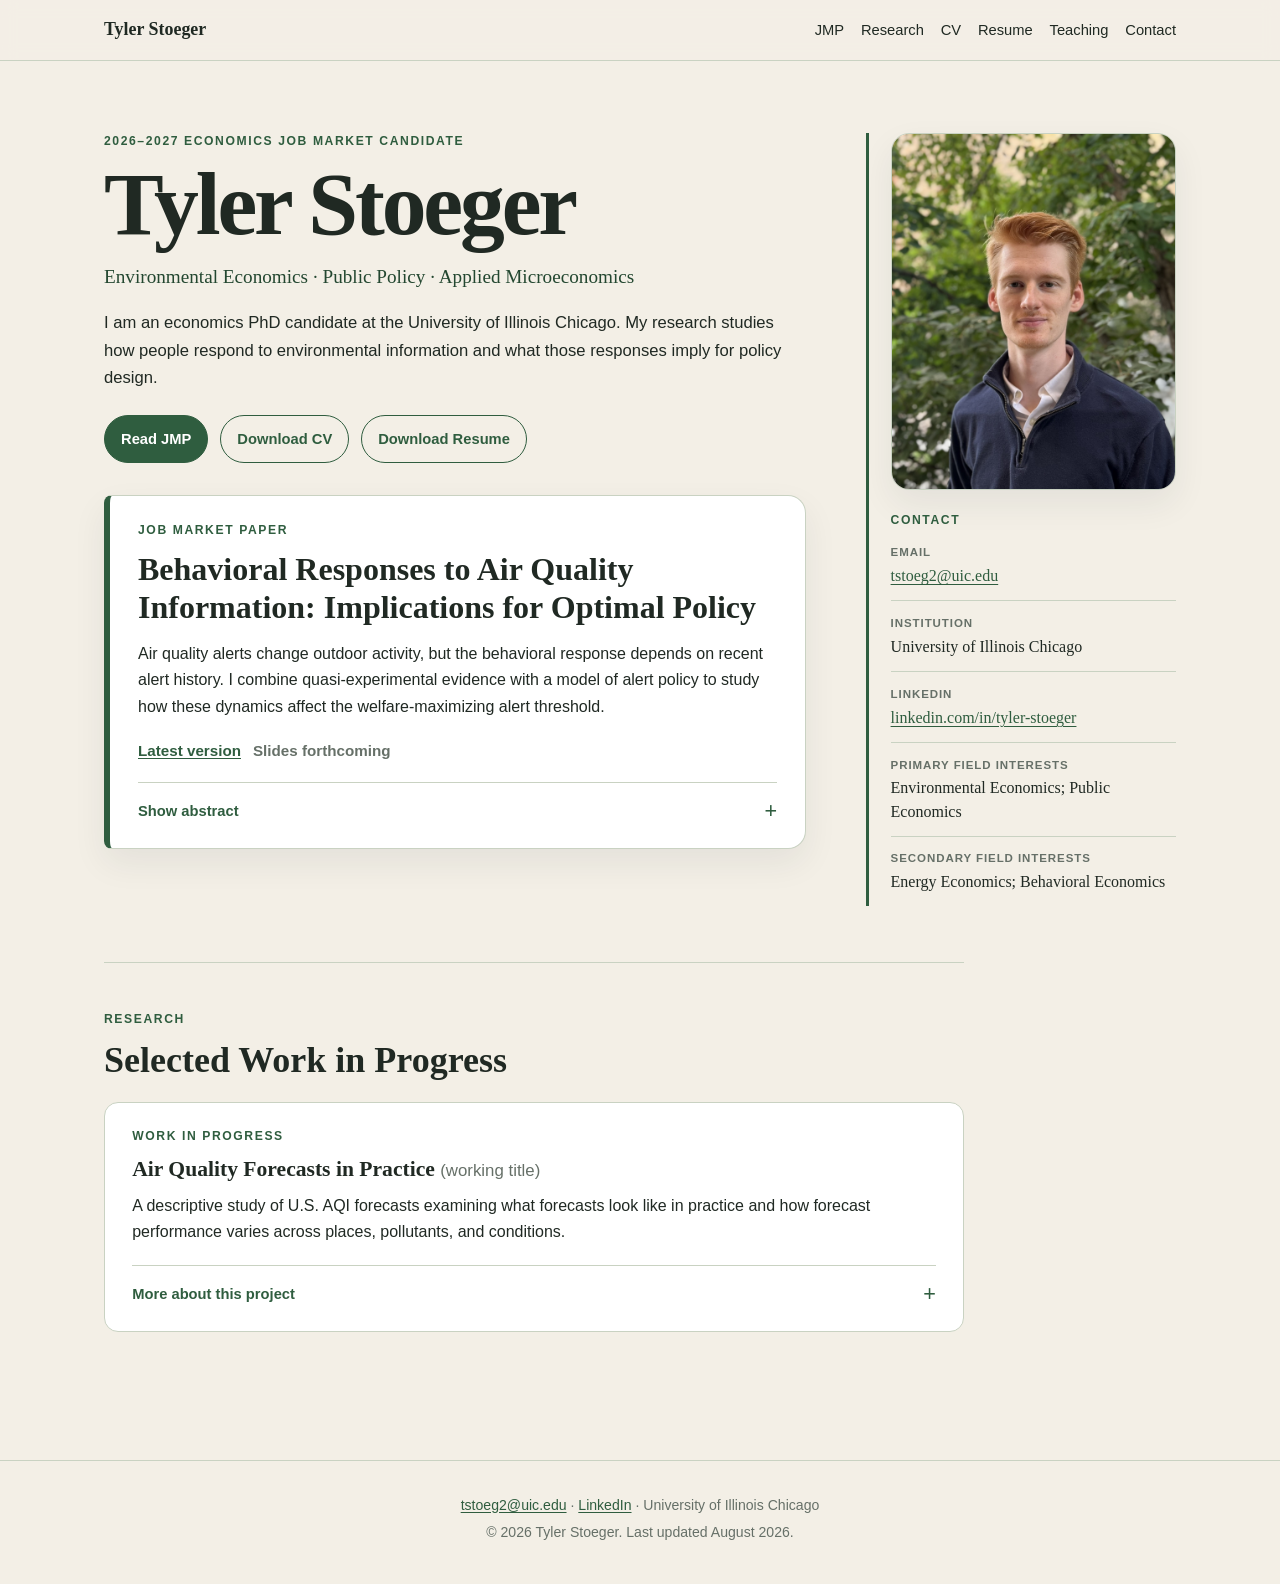
==== index.html @ 3135f580 "Add files via upload" ====
<!DOCTYPE html>
<html lang="en">
<head>
  <meta charset="utf-8">
  <meta name="viewport" content="width=device-width, initial-scale=1">

  <!-- Basic page metadata -->
  <title>Tyler Stoeger | Economics Job Market Candidate</title>

  <meta
    name="description"
    content="Tyler Stoeger — 2026–2027 Economics Job Market Candidate at the University of Illinois Chicago. Research in environmental economics, public policy, and applied microeconomics."
  >

  <link rel="canonical" href="https://tylerstoeger.com/">

  <!-- Favicon -->
  <link
    rel="icon"
    type="image/png"
    href="/assets/images/favicon.png"
  >

  <!-- Open Graph -->
  <meta property="og:type" content="website">
  <meta property="og:site_name" content="Tyler Stoeger">

  <meta
    property="og:title"
    content="Tyler Stoeger | 2026-2027 Economics Job Market Candidate"
  >

  <meta
    property="og:description"
    content="2026–2027 Economics Job Market Candidate at the University of Illinois Chicago. Research in environmental economics, public policy, and applied microeconomics."
  >

  <meta
    property="og:url"
    content="https://tylerstoeger.com/"
  >

  <meta
    property="og:image"
    content="https://tylerstoeger.com/assets/images/og-image.png"
  >

  <meta
    property="og:image:secure_url"
    content="https://tylerstoeger.com/assets/images/og-image.png"
  >

  <meta
    property="og:image:type"
    content="image/png"
  >

  <meta
    property="og:image:width"
    content="1200"
  >

  <meta
    property="og:image:height"
    content="630"
  >

  <meta
    property="og:image:alt"
    content="Tyler Stoeger headshot and TS monogram"
  >

  <!-- Twitter / X -->
  <meta
    name="twitter:card"
    content="summary_large_image"
  >

  <meta
    name="twitter:title"
    content="Tyler Stoeger | Economics Job Market Candidate"
  >

  <meta
    name="twitter:description"
    content="2026–2027 Economics Job Market Candidate at the University of Illinois Chicago. Research in environmental economics, public policy, and applied microeconomics."
  >

  <meta
    name="twitter:image"
    content="https://tylerstoeger.com/assets/images/og-image.png"
  >

  <meta
    name="twitter:image:alt"
    content="Tyler Stoeger headshot and TS monogram"
  >

  <!-- Site stylesheet -->
  <link rel="stylesheet" href="/styles.css">
</head>

<body>
  <header class="site-header">
    <nav class="nav" aria-label="Primary navigation">
      <a class="brand" href="/">Tyler Stoeger</a>

      <div class="nav-links">
        <a href="/#jmp">JMP</a>
        <a href="/#research">Research</a>
        <a href="/assets/docs/Tyler_Stoeger_CV.pdf" target="_blank" rel="noopener noreferrer">CV</a>
        <a href="/assets/docs/Tyler_Stoeger_Resume.pdf" target="_blank" rel="noopener noreferrer">Resume</a>
        <a href="/teaching/">Teaching</a>
        <a href="/#contact">Contact</a>
      </div>
    </nav>
  </header>

  <main>
    <section class="hero" aria-labelledby="page-title">
      <div class="hero-main">
        <p class="eyebrow">2026–2027 Economics Job Market Candidate</p>

        <h1 id="page-title">Tyler Stoeger</h1>

        <p class="subtitle">
          Environmental Economics · Public Policy · Applied Microeconomics
        </p>

        <p class="body-copy hero-bio">
          I am an economics PhD candidate at the University of Illinois Chicago.
          My research studies how people respond to environmental information and
          what those responses imply for policy design.
        </p>

        <div class="button-row hero-buttons">
          <a
            class="button primary"
            href="/assets/docs/Tyler_Stoeger_JMP.pdf"
            target="_blank"
            rel="noopener noreferrer"
          >Read JMP</a>

          <a
            class="button"
            href="/assets/docs/Tyler_Stoeger_CV.pdf"
            target="_blank"
            rel="noopener noreferrer"
          >Download CV</a>

          <a
            class="button"
            href="/assets/docs/Tyler_Stoeger_Resume.pdf"
            target="_blank"
            rel="noopener noreferrer"
          >Download Resume</a>
        </div>

        <article class="featured-paper" id="jmp">
          <p class="paper-label">Job Market Paper</p>

          <h2>
            Behavioral Responses to Air Quality Information:
            Implications for Optimal Policy
          </h2>

          <p class="paper-summary">
            Air quality alerts change outdoor activity, but the behavioral response
            depends on recent alert history. I combine quasi-experimental evidence
            with a model of alert policy to study how these dynamics affect the
            welfare-maximizing alert threshold.
          </p>

          <div class="link-row">
            <a
              href="/assets/docs/Tyler_Stoeger_JMP.pdf"
              target="_blank"
              rel="noopener noreferrer"
            >Latest version</a>

            <span class="disabled-link">Slides forthcoming</span>
          </div>

          <details class="abstract-details">
            <summary>
              <span class="summary-show">Show abstract</span>
              <span class="summary-hide">Hide abstract</span>
            </summary>

            <div class="abstract-text">
              <p>
                Air quality alerts can improve welfare by helping individuals avoid
                pollution exposure, but frequent warnings may reduce responsiveness
                and weaken the effectiveness of the alert system. This paper studies
                how people's outdoor activity responds to air quality alerts, how
                that response varies with recent alert history, and how these
                behavioral dynamics affect the optimal alert threshold. A model of
                optimal alert policy is combined with a fuzzy regression discontinuity
                design using air quality forecasts, alert issuances, and high-frequency
                foot traffic data from six U.S. metropolitan areas. Near the alert
                threshold, receiving an alert reduces daily visits to outdoor
                recreational points of interest by approximately 3.3 visits, or
                9 percent relative to the sample mean. The response varies substantially
                with recent alert history: alerts reduce visits by roughly eight visits
                when one or two alerts have occurred during the previous seven days,
                but have little detectable effect after three or more recent alerts.
                A counterfactual simulation calibrated to New York City-specific
                pollution dynamics and behavioral responses places the welfare-maximizing
                alert threshold at approximately 80, below the current AQI threshold
                of 101. The results show that optimal warning policy depends not only
                on the pollution risks communicated by an alert, but also on how the
                frequency and sequencing of repeated warnings affect behavioral
                responsiveness.
              </p>
            </div>
          </details>
        </article>
      </div>

      <aside class="profile-rail" id="contact" aria-label="Contact information">
        <img
          class="headshot"
          src="/assets/images/headshot_cropped2.JPEG"
          alt="Tyler Stoeger"
        >

        <div class="profile-meta">
          <p class="rail-heading">Contact</p>

          <dl class="contact-list">
            <div>
              <dt>Email</dt>
              <dd>
                <a href="mailto:tstoeg2@uic.edu">tstoeg2@uic.edu</a>
              </dd>
            </div>

            <div>
              <dt>Institution</dt>
              <dd>University of Illinois Chicago</dd>
            </div>

            <div>
              <dt>LinkedIn</dt>
              <dd>
                <a
                  href="https://www.linkedin.com/in/tyler-stoeger"
                  target="_blank"
                  rel="me noopener noreferrer"
                >linkedin.com/in/tyler-stoeger</a>
              </dd>
            </div>

            <div>
              <dt>Primary Field Interests</dt>
              <dd>Environmental Economics; Public Economics</dd>
            </div>

            <div>
              <dt>Secondary Field Interests</dt>
              <dd>Energy Economics; Behavioral Economics</dd>
            </div>
          </dl>
        </div>
      </aside>
    </section>

    <section class="section research-section" id="research">
      <div class="section-heading">
        <p class="eyebrow">Research</p>
        <h2>Selected Work in Progress</h2>
      </div>

      <article class="paper-card">
        <p class="paper-label">Work in Progress</p>

        <h3>
          Air Quality Forecasts in Practice
          <span class="working-title">(working title)</span>
        </h3>

        <p class="paper-summary">
          A descriptive study of U.S. AQI forecasts examining what forecasts look
          like in practice and how forecast performance varies across places,
          pollutants, and conditions.
        </p>

        <details class="abstract-details">
          <summary>
            <span class="summary-show">More about this project</span>
            <span class="summary-hide">Hide project details</span>
          </summary>

          <div class="abstract-text">
            <p>
              Add a longer project description here once the scope is settled. This
              section can contain the research question, data, descriptive exercises,
              and the contribution without making the homepage feel dense.
            </p>
          </div>
        </details>
      </article>
    </section>
  </main>

  <footer class="footer">
    <p>
      <a href="mailto:tstoeg2@uic.edu">tstoeg2@uic.edu</a>
      <span aria-hidden="true"> · </span>

      <a
        href="https://www.linkedin.com/in/tyler-stoeger"
        target="_blank"
        rel="noopener noreferrer"
      >LinkedIn</a>

      <span aria-hidden="true"> · </span>
      University of Illinois Chicago
    </p>

    <p>© 2026 Tyler Stoeger. Last updated August 2026.</p>
  </footer>
</body>
</html>
---- styles.css ----
:root {
  --bg: #f3efe6;
  --panel: #ffffff;
  --text: #202923;
  --muted: #667068;
  --border: #c9d2c2;
  --accent: #2f5d3f;
  --accent-dark: #234730;
  --accent-light: #e7efe5;
  --shadow: 0 14px 34px rgba(31, 41, 51, 0.07);
}

* { box-sizing: border-box; }
html { scroll-behavior: smooth; }

body {
  margin: 0;
  color: var(--text);
  background: var(--bg);
  font-family: -apple-system, BlinkMacSystemFont, "Segoe UI", Roboto, Helvetica, Arial, sans-serif;
  line-height: 1.65;
}

a { color: var(--accent); text-underline-offset: 0.16em; }
a:hover { color: var(--accent-dark); }

.site-header {
  position: sticky;
  top: 0;
  z-index: 10;
  background: rgba(243, 239, 230, 0.94);
  border-bottom: 1px solid var(--border);
  backdrop-filter: blur(8px);
}

.nav {
  max-width: 1120px;
  margin: 0 auto;
  padding: 0.95rem 1.5rem;
  display: flex;
  justify-content: space-between;
  align-items: center;
  gap: 1.25rem;
}

.brand, h1, h2, h3 {
  font-family: "Iowan Old Style", "Palatino Linotype", "Book Antiqua", Palatino, Georgia, serif;
}

.brand {
  color: var(--text);
  font-size: 1.12rem;
  font-weight: 700;
  text-decoration: none;
}

.nav-links {
  display: flex;
  flex-wrap: wrap;
  align-items: center;
  gap: 1.05rem;
}

.nav-links a {
  color: var(--text);
  font-size: 0.92rem;
  text-decoration: none;
}

.nav-links a:hover, .nav-links a.active { color: var(--accent); }

main {
  max-width: 1120px;
  margin: 0 auto;
  padding: 3rem 1.5rem 5rem;
}

.hero {
  display: grid;
  grid-template-columns: minmax(0, 1fr) 310px;
  gap: 3.75rem;
  align-items: start;
  padding: 1.5rem 0 3.5rem;
}

.hero-main { min-width: 0; }

.eyebrow, .paper-label, .rail-heading {
  margin: 0 0 0.65rem;
  color: var(--accent);
  font-size: 0.76rem;
  font-weight: 700;
  letter-spacing: 0.13em;
  line-height: 1.4;
  text-transform: uppercase;
}

h1 {
  margin: 0 0 0.8rem;
  font-size: clamp(3rem, 7vw, 5.7rem);
  font-weight: 700;
  letter-spacing: -0.035em;
  line-height: 0.98;
}

h2 {
  margin: 0 0 0.85rem;
  font-size: clamp(1.65rem, 3vw, 2.25rem);
  line-height: 1.2;
}

h3 {
  margin: 0.15rem 0 0.6rem;
  font-size: 1.35rem;
  line-height: 1.3;
}

.subtitle {
  margin: 0 0 1rem;
  color: var(--accent-dark);
  font-family: "Iowan Old Style", "Palatino Linotype", "Book Antiqua", Palatino, Georgia, serif;
  font-size: 1.2rem;
}

.body-copy { max-width: 700px; }
.hero-bio { margin-bottom: 0; font-size: 1.04rem; }

.button-row, .link-row {
  display: flex;
  flex-wrap: wrap;
  align-items: center;
  gap: 0.75rem;
}

.hero-buttons { margin: 1.45rem 0 2rem; }

.button {
  display: inline-block;
  padding: 0.68rem 1rem;
  color: var(--accent);
  background: transparent;
  border: 1px solid var(--accent);
  border-radius: 999px;
  font-size: 0.92rem;
  font-weight: 600;
  text-decoration: none;
}

.button:hover { color: var(--accent-dark); background: var(--accent-light); }
.button.primary { color: #ffffff; background: var(--accent); }
.button.primary:hover { color: #ffffff; background: var(--accent-dark); }

.featured-paper {
  position: relative;
  overflow: hidden;
  padding: 1.65rem 1.75rem 1.55rem;
  background: var(--panel);
  border: 1px solid var(--border);
  border-left: 6px solid var(--accent);
  border-radius: 8px 18px 18px 8px;
  box-shadow: var(--shadow);
}

.featured-paper h2 {
  max-width: 760px;
  margin-bottom: 0.9rem;
  font-size: clamp(1.55rem, 3vw, 2rem);
}

.paper-summary { max-width: 760px; margin: 0; }

.link-row {
  margin-top: 1.1rem;
  font-size: 0.95rem;
  font-weight: 600;
}

.disabled-link { color: var(--muted); }

.abstract-details {
  margin-top: 1.2rem;
  padding-top: 1rem;
  border-top: 1px solid var(--border);
}

.abstract-details summary {
  display: flex;
  justify-content: space-between;
  align-items: center;
  gap: 1rem;
  color: var(--accent);
  font-size: 0.92rem;
  font-weight: 700;
  cursor: pointer;
  list-style: none;
}

.abstract-details summary::-webkit-details-marker { display: none; }
.abstract-details summary::after { content: "+"; font-size: 1.35rem; font-weight: 400; line-height: 1; }
.abstract-details[open] summary::after { content: "–"; }

.summary-hide { display: none; }
.abstract-details[open] .summary-show { display: none; }
.abstract-details[open] .summary-hide { display: inline; }

.abstract-text {
  max-width: 800px;
  padding-top: 0.55rem;
  color: #354038;
  font-size: 0.92rem;
  line-height: 1.6;
}

.abstract-text p:last-child { margin-bottom: 0; }

.profile-rail {
  padding-left: 1.35rem;
  border-left: 3px solid var(--accent);
}

.headshot {
  display: block;
  width: 100%;
  aspect-ratio: 4 / 5;
  object-fit: cover;
  object-position: center center;
  border: 1px solid var(--border);
  border-radius: 18px;
  box-shadow: var(--shadow);
}

.profile-meta { padding-top: 1.4rem; }
.rail-heading { margin-bottom: 0.9rem; }
.contact-list { margin: 0; }

.contact-list > div {
  padding: 0.8rem 0;
  border-top: 1px solid var(--border);
}

.contact-list > div:first-child { padding-top: 0; border-top: 0; }

.contact-list dt {
  margin-bottom: 0.12rem;
  color: var(--muted);
  font-size: 0.72rem;
  font-weight: 700;
  letter-spacing: 0.08em;
  text-transform: uppercase;
}

.contact-list dd {
  margin: 0;
  font-family: "Iowan Old Style", "Palatino Linotype", "Book Antiqua", Palatino, Georgia, serif;
  font-size: 1rem;
  line-height: 1.45;
}

.section { padding: 3rem 0; border-top: 1px solid var(--border); }
.section-heading { margin-bottom: 1.25rem; }
.section-heading h2 { margin-bottom: 0; }
.research-section { max-width: 860px; }

.paper-card, .teaching-card {
  padding: 1.55rem 1.7rem;
  background: var(--panel);
  border: 1px solid var(--border);
  border-radius: 14px;
}

.paper-card + .paper-card { margin-top: 1rem; }

.working-title {
  color: var(--muted);
  font-family: -apple-system, BlinkMacSystemFont, "Segoe UI", Roboto, Helvetica, Arial, sans-serif;
  font-size: 0.78em;
  font-weight: 500;
}

.subpage-main { max-width: 960px; }
.page-intro { padding: 2.5rem 0 2rem; }
.page-intro h1 { font-size: clamp(2.7rem, 6vw, 4.5rem); }

.footer {
  padding: 1.8rem 1.5rem 2.25rem;
  color: var(--muted);
  border-top: 1px solid var(--border);
  text-align: center;
  font-size: 0.88rem;
}

.footer p { margin: 0.25rem 0; }

@media (max-width: 820px) {
  .nav { align-items: flex-start; flex-direction: column; }
  .hero { grid-template-columns: 1fr; gap: 2.5rem; }
  .profile-rail {
    max-width: 420px;
    padding-top: 1.4rem;
    padding-left: 0;
    border-top: 3px solid var(--accent);
    border-left: 0;
  }
  .headshot { width: min(100%, 360px); }
}

@media (max-width: 560px) {
  main { padding-right: 1rem; padding-left: 1rem; }
  .nav { padding-right: 1rem; padding-left: 1rem; }
  .nav-links { gap: 0.75rem 0.9rem; }
  .featured-paper, .paper-card, .teaching-card { padding: 1.25rem; }
}
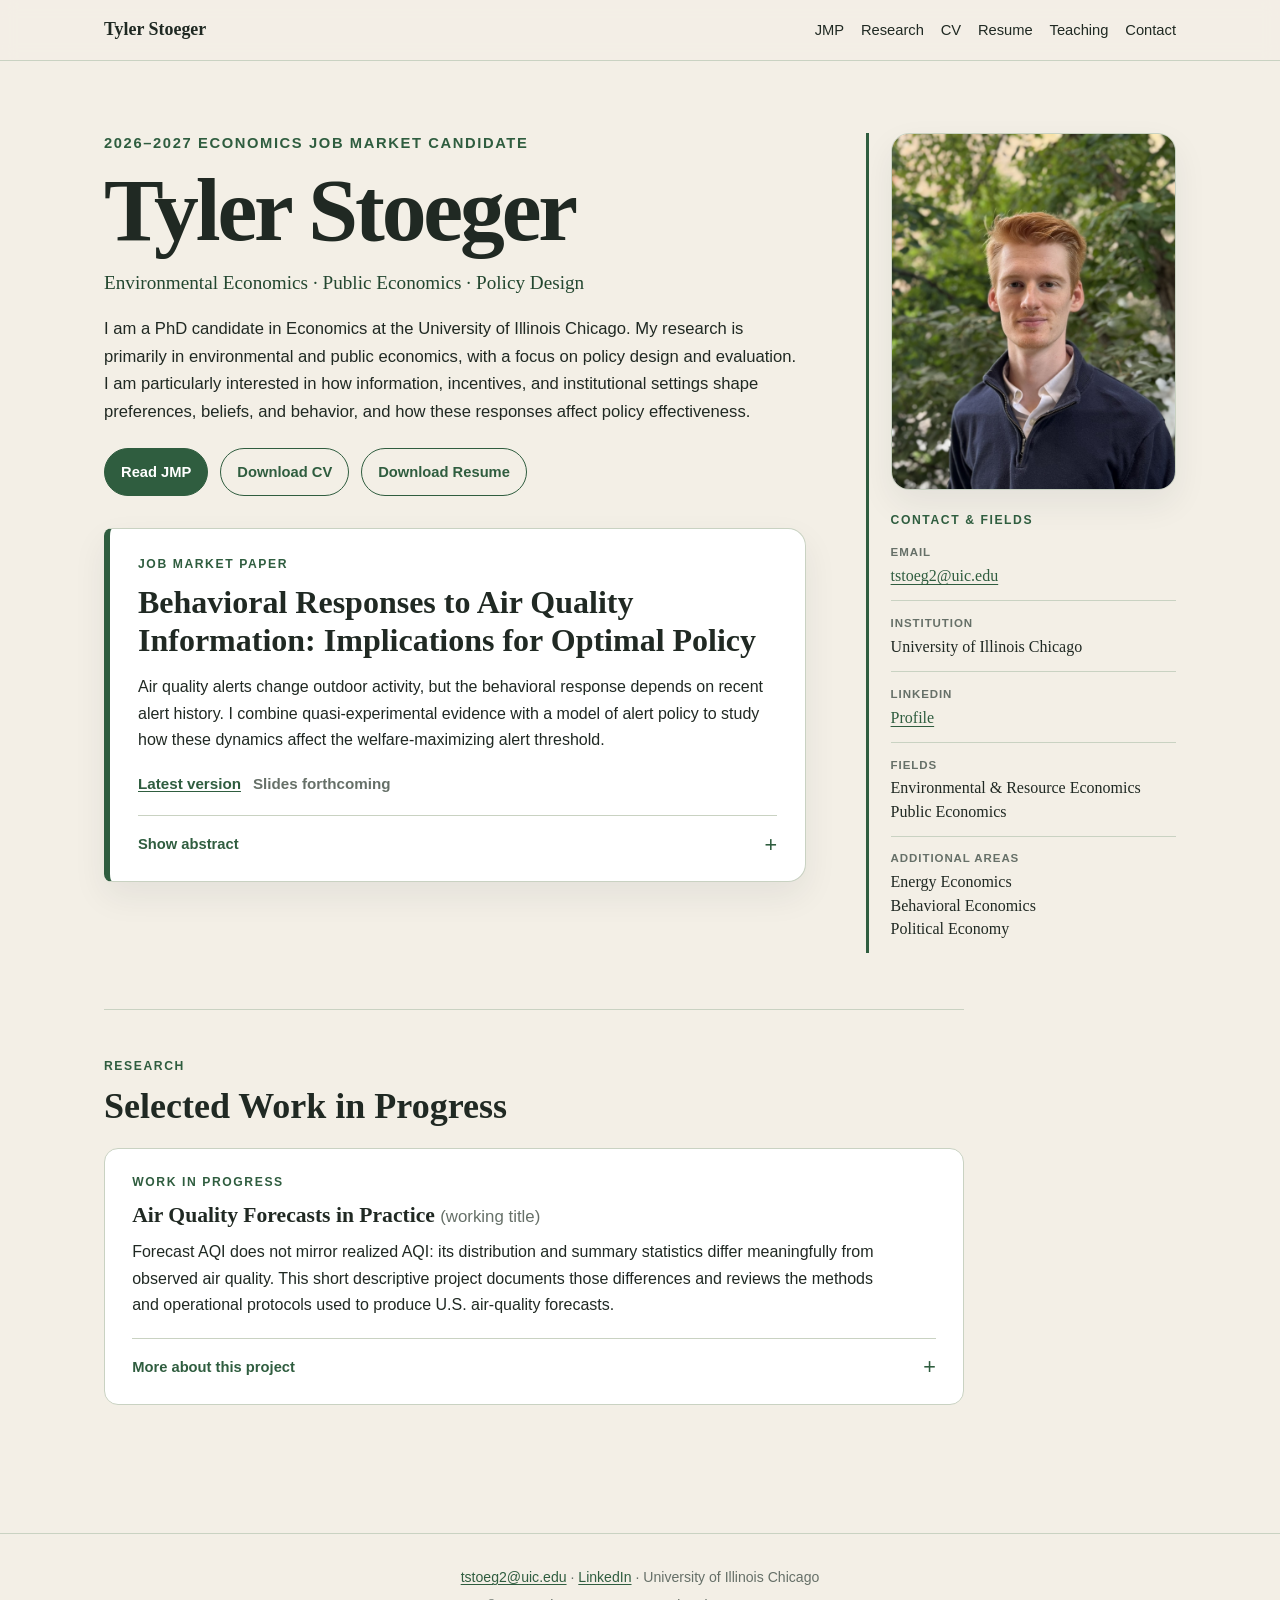
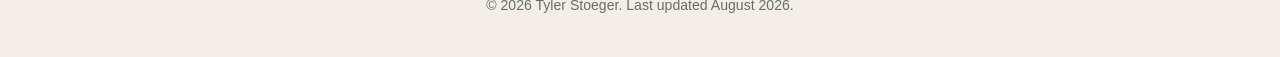
==== commit f6508754: "Add files via upload" ====
--- a/index.html
+++ b/index.html
@@ -4,100 +4,39 @@
   <meta charset="utf-8">
   <meta name="viewport" content="width=device-width, initial-scale=1">
 
-  <!-- Basic page metadata -->
   <title>Tyler Stoeger | Economics Job Market Candidate</title>
 
-  <meta
-    name="description"
-    content="Tyler Stoeger — 2026–2027 Economics Job Market Candidate at the University of Illinois Chicago. Research in environmental economics, public policy, and applied microeconomics."
-  >
-
+  <meta name="description" content="Tyler Stoeger — 2026–2027 Economics Job Market Candidate at the University of Illinois Chicago. Research in environmental economics, public economics, and policy design.">
   <link rel="canonical" href="https://tylerstoeger.com/">
-
-  <!-- Favicon -->
-  <link
-    rel="icon"
-    type="image/png"
-    href="/assets/images/favicon.png"
-  >
-
-  <!-- Open Graph -->
+  <link rel="icon" type="image/png" href="/assets/images/favicon.png">
+
   <meta property="og:type" content="website">
   <meta property="og:site_name" content="Tyler Stoeger">
-
-  <meta
-    property="og:title"
-    content="Tyler Stoeger | 2026-2027 Economics Job Market Candidate"
-  >
-
-  <meta
-    property="og:description"
-    content="2026–2027 Economics Job Market Candidate at the University of Illinois Chicago. Research in environmental economics, public policy, and applied microeconomics."
-  >
-
-  <meta
-    property="og:url"
-    content="https://tylerstoeger.com/"
-  >
-
-  <meta
-    property="og:image"
-    content="https://tylerstoeger.com/assets/images/og-image.png"
-  >
-
-  <meta
-    property="og:image:secure_url"
-    content="https://tylerstoeger.com/assets/images/og-image.png"
-  >
-
-  <meta
-    property="og:image:type"
-    content="image/png"
-  >
-
-  <meta
-    property="og:image:width"
-    content="1200"
-  >
-
-  <meta
-    property="og:image:height"
-    content="630"
-  >
-
-  <meta
-    property="og:image:alt"
-    content="Tyler Stoeger headshot and TS monogram"
-  >
-
-  <!-- Twitter / X -->
-  <meta
-    name="twitter:card"
-    content="summary_large_image"
-  >
-
-  <meta
-    name="twitter:title"
-    content="Tyler Stoeger | Economics Job Market Candidate"
-  >
-
-  <meta
-    name="twitter:description"
-    content="2026–2027 Economics Job Market Candidate at the University of Illinois Chicago. Research in environmental economics, public policy, and applied microeconomics."
-  >
-
-  <meta
-    name="twitter:image"
-    content="https://tylerstoeger.com/assets/images/og-image.png"
-  >
-
-  <meta
-    name="twitter:image:alt"
-    content="Tyler Stoeger headshot and TS monogram"
-  >
-
-  <!-- Site stylesheet -->
+  <meta property="og:title" content="Tyler Stoeger | 2026–2027 Economics Job Market Candidate">
+  <meta property="og:description" content="2026–2027 Economics Job Market Candidate at the University of Illinois Chicago. Research in environmental economics, public economics, and policy design.">
+  <meta property="og:url" content="https://tylerstoeger.com/">
+  <meta property="og:image" content="https://tylerstoeger.com/assets/images/og-image.png">
+  <meta property="og:image:secure_url" content="https://tylerstoeger.com/assets/images/og-image.png">
+  <meta property="og:image:type" content="image/png">
+  <meta property="og:image:width" content="1200">
+  <meta property="og:image:height" content="630">
+  <meta property="og:image:alt" content="Tyler Stoeger headshot and TS monogram">
+
+  <meta name="twitter:card" content="summary_large_image">
+  <meta name="twitter:title" content="Tyler Stoeger | Economics Job Market Candidate">
+  <meta name="twitter:description" content="2026–2027 Economics Job Market Candidate at the University of Illinois Chicago. Research in environmental economics, public economics, and policy design.">
+  <meta name="twitter:image" content="https://tylerstoeger.com/assets/images/og-image.png">
+  <meta name="twitter:image:alt" content="Tyler Stoeger headshot and TS monogram">
+
   <link rel="stylesheet" href="/styles.css">
+
+  <style>
+    .market-status {
+      margin-bottom: 0.8rem;
+      font-size: 0.92rem;
+      letter-spacing: 0.11em;
+    }
+  </style>
 </head>
 
 <body>
@@ -117,52 +56,34 @@
   </header>
 
   <main>
-    <section class="hero" aria-labelledby="page-title">
+    <section class="hero">
       <div class="hero-main">
-        <p class="eyebrow">2026–2027 Economics Job Market Candidate</p>
-
-        <h1 id="page-title">Tyler Stoeger</h1>
+        <p class="eyebrow market-status">2026–2027 Economics Job Market Candidate</p>
+
+        <h1>Tyler Stoeger</h1>
 
         <p class="subtitle">
-          Environmental Economics · Public Policy · Applied Microeconomics
+          Environmental Economics · Public Economics · Policy Design
         </p>
 
         <p class="body-copy hero-bio">
-          I am an economics PhD candidate at the University of Illinois Chicago.
-          My research studies how people respond to environmental information and
-          what those responses imply for policy design.
+          I am a PhD candidate in Economics at the University of Illinois Chicago.
+          My research is primarily in environmental and public economics, with a
+          focus on policy design and evaluation. I am particularly interested in
+          how information, incentives, and institutional settings shape preferences,
+          beliefs, and behavior, and how these responses affect policy effectiveness.
         </p>
 
         <div class="button-row hero-buttons">
-          <a
-            class="button primary"
-            href="/assets/docs/Tyler_Stoeger_JMP.pdf"
-            target="_blank"
-            rel="noopener noreferrer"
-          >Read JMP</a>
-
-          <a
-            class="button"
-            href="/assets/docs/Tyler_Stoeger_CV.pdf"
-            target="_blank"
-            rel="noopener noreferrer"
-          >Download CV</a>
-
-          <a
-            class="button"
-            href="/assets/docs/Tyler_Stoeger_Resume.pdf"
-            target="_blank"
-            rel="noopener noreferrer"
-          >Download Resume</a>
+          <a class="button primary" href="/assets/docs/Tyler_Stoeger_JMP.pdf" target="_blank" rel="noopener noreferrer">Read JMP</a>
+          <a class="button" href="/assets/docs/Tyler_Stoeger_CV.pdf" target="_blank" rel="noopener noreferrer">Download CV</a>
+          <a class="button" href="/assets/docs/Tyler_Stoeger_Resume.pdf" target="_blank" rel="noopener noreferrer">Download Resume</a>
         </div>
 
         <article class="featured-paper" id="jmp">
           <p class="paper-label">Job Market Paper</p>
 
-          <h2>
-            Behavioral Responses to Air Quality Information:
-            Implications for Optimal Policy
-          </h2>
+          <h2>Behavioral Responses to Air Quality Information: Implications for Optimal Policy</h2>
 
           <p class="paper-summary">
             Air quality alerts change outdoor activity, but the behavioral response
@@ -172,12 +93,7 @@
           </p>
 
           <div class="link-row">
-            <a
-              href="/assets/docs/Tyler_Stoeger_JMP.pdf"
-              target="_blank"
-              rel="noopener noreferrer"
-            >Latest version</a>
-
+            <a href="/assets/docs/Tyler_Stoeger_JMP.pdf" target="_blank" rel="noopener noreferrer">Latest version</a>
             <span class="disabled-link">Slides forthcoming</span>
           </div>
 
@@ -189,50 +105,37 @@
 
             <div class="abstract-text">
               <p>
-                Air quality alerts can improve welfare by helping individuals avoid
-                pollution exposure, but frequent warnings may reduce responsiveness
-                and weaken the effectiveness of the alert system. This paper studies
-                how people's outdoor activity responds to air quality alerts, how
-                that response varies with recent alert history, and how these
-                behavioral dynamics affect the optimal alert threshold. A model of
-                optimal alert policy is combined with a fuzzy regression discontinuity
-                design using air quality forecasts, alert issuances, and high-frequency
-                foot traffic data from six U.S. metropolitan areas. Near the alert
-                threshold, receiving an alert reduces daily visits to outdoor
-                recreational points of interest by approximately 3.3 visits, or
-                9 percent relative to the sample mean. The response varies substantially
-                with recent alert history: alerts reduce visits by roughly eight visits
-                when one or two alerts have occurred during the previous seven days,
-                but have little detectable effect after three or more recent alerts.
-                A counterfactual simulation calibrated to New York City-specific
-                pollution dynamics and behavioral responses places the welfare-maximizing
-                alert threshold at approximately 80, below the current AQI threshold
-                of 101. The results show that optimal warning policy depends not only
-                on the pollution risks communicated by an alert, but also on how the
-                frequency and sequencing of repeated warnings affect behavioral
-                responsiveness.
+                Air quality alerts can improve welfare by helping individuals avoid pollution exposure,
+                but frequent warnings may reduce responsiveness and weaken the effectiveness of the alert system.
+                This paper studies how people's outdoor activity responds to air quality alerts, how that response
+                varies with recent alert history, and how these behavioral dynamics affect the optimal alert threshold.
+                A model of optimal alert policy is combined with a fuzzy regression discontinuity design using air
+                quality forecasts, alert issuances, and high-frequency foot traffic data from six U.S. metropolitan
+                areas. Near the alert threshold, receiving an alert reduces daily visits to outdoor recreational
+                points of interest by approximately 3.3 visits, or 9 percent relative to the sample mean. The response
+                varies substantially with recent alert history: alerts reduce visits by roughly eight visits when one
+                or two alerts have occurred during the previous seven days, but have little detectable effect after
+                three or more recent alerts. A counterfactual simulation calibrated to New York City-specific pollution
+                dynamics and behavioral responses places the welfare-maximizing alert threshold at approximately 80,
+                below the current AQI threshold of 101. The results show that optimal warning policy depends not only
+                on the pollution risks communicated by an alert, but also on how the frequency and sequencing of
+                repeated warnings affect behavioral responsiveness.
               </p>
             </div>
           </details>
         </article>
       </div>
 
-      <aside class="profile-rail" id="contact" aria-label="Contact information">
-        <img
-          class="headshot"
-          src="/assets/images/headshot_cropped2.JPEG"
-          alt="Tyler Stoeger"
-        >
+      <aside class="profile-rail" id="contact">
+        <img class="headshot" src="/assets/images/headshot_cropped2.JPEG" alt="Tyler Stoeger">
 
         <div class="profile-meta">
-          <p class="rail-heading">Contact</p>
+          <p class="rail-heading">Contact &amp; Fields</p>
 
           <dl class="contact-list">
             <div>
               <dt>Email</dt>
-              <dd>
-                <a href="mailto:tstoeg2@uic.edu">tstoeg2@uic.edu</a>
-              </dd>
+              <dd><a href="mailto:tstoeg2@uic.edu">tstoeg2@uic.edu</a></dd>
             </div>
 
             <div>
@@ -243,22 +146,25 @@
             <div>
               <dt>LinkedIn</dt>
               <dd>
-                <a
-                  href="https://www.linkedin.com/in/tyler-stoeger"
-                  target="_blank"
-                  rel="me noopener noreferrer"
-                >linkedin.com/in/tyler-stoeger</a>
+                <a href="https://www.linkedin.com/in/tyler-stoeger" target="_blank" rel="noopener noreferrer">Profile</a>
               </dd>
             </div>
 
             <div>
-              <dt>Primary Field Interests</dt>
-              <dd>Environmental Economics; Public Economics</dd>
-            </div>
-
-            <div>
-              <dt>Secondary Field Interests</dt>
-              <dd>Energy Economics; Behavioral Economics</dd>
+              <dt>Fields</dt>
+              <dd>
+                Environmental &amp; Resource Economics<br>
+                Public Economics
+              </dd>
+            </div>
+
+            <div>
+              <dt>Additional Areas</dt>
+              <dd>
+                Energy Economics<br>
+                Behavioral Economics<br>
+                Political Economy
+              </dd>
             </div>
           </dl>
         </div>
@@ -280,9 +186,10 @@
         </h3>
 
         <p class="paper-summary">
-          A descriptive study of U.S. AQI forecasts examining what forecasts look
-          like in practice and how forecast performance varies across places,
-          pollutants, and conditions.
+          Forecast AQI does not mirror realized AQI: its distribution and summary
+          statistics differ meaningfully from observed air quality. This short
+          descriptive project documents those differences and reviews the methods
+          and operational protocols used to produce U.S. air-quality forecasts.
         </p>
 
         <details class="abstract-details">
@@ -293,9 +200,14 @@
 
           <div class="abstract-text">
             <p>
-              Add a longer project description here once the scope is settled. This
-              section can contain the research question, data, descriptive exercises,
-              and the contribution without making the homepage feel dense.
+              Air quality forecasts are widely used to communicate expected pollution
+              conditions to the public, but forecast AQI and realized AQI are distinct
+              objects. This project documents differences between the distributions and
+              summary statistics of forecast and realized AQI and examines how those
+              differences should be interpreted. I also review the methods and
+              operational protocols used to produce public air-quality forecasts. The
+              goal is to provide a concise empirical and institutional description of
+              the forecasting process and of the information contained in forecast AQI.
             </p>
           </div>
         </details>
@@ -307,13 +219,7 @@
     <p>
       <a href="mailto:tstoeg2@uic.edu">tstoeg2@uic.edu</a>
       <span aria-hidden="true"> · </span>
-
-      <a
-        href="https://www.linkedin.com/in/tyler-stoeger"
-        target="_blank"
-        rel="noopener noreferrer"
-      >LinkedIn</a>
-
+      <a href="https://www.linkedin.com/in/tyler-stoeger" target="_blank" rel="noopener noreferrer">LinkedIn</a>
       <span aria-hidden="true"> · </span>
       University of Illinois Chicago
     </p>
--- a/styles.css
+++ b/styles.css
@@ -10,8 +10,13 @@
   --shadow: 0 14px 34px rgba(31, 41, 51, 0.07);
 }
 
-* { box-sizing: border-box; }
-html { scroll-behavior: smooth; }
+* {
+  box-sizing: border-box;
+}
+
+html {
+  scroll-behavior: smooth;
+}
 
 body {
   margin: 0;
@@ -21,8 +26,14 @@
   line-height: 1.65;
 }
 
-a { color: var(--accent); text-underline-offset: 0.16em; }
-a:hover { color: var(--accent-dark); }
+a {
+  color: var(--accent);
+  text-underline-offset: 0.16em;
+}
+
+a:hover {
+  color: var(--accent-dark);
+}
 
 .site-header {
   position: sticky;
@@ -43,7 +54,10 @@
   gap: 1.25rem;
 }
 
-.brand, h1, h2, h3 {
+.brand,
+h1,
+h2,
+h3 {
   font-family: "Iowan Old Style", "Palatino Linotype", "Book Antiqua", Palatino, Georgia, serif;
 }
 
@@ -67,7 +81,10 @@
   text-decoration: none;
 }
 
-.nav-links a:hover, .nav-links a.active { color: var(--accent); }
+.nav-links a:hover,
+.nav-links a.active {
+  color: var(--accent);
+}
 
 main {
   max-width: 1120px;
@@ -83,9 +100,13 @@
   padding: 1.5rem 0 3.5rem;
 }
 
-.hero-main { min-width: 0; }
-
-.eyebrow, .paper-label, .rail-heading {
+.hero-main {
+  min-width: 0;
+}
+
+.eyebrow,
+.paper-label,
+.rail-heading {
   margin: 0 0 0.65rem;
   color: var(--accent);
   font-size: 0.76rem;
@@ -122,17 +143,26 @@
   font-size: 1.2rem;
 }
 
-.body-copy { max-width: 700px; }
-.hero-bio { margin-bottom: 0; font-size: 1.04rem; }
-
-.button-row, .link-row {
+.body-copy {
+  max-width: 700px;
+}
+
+.hero-bio {
+  margin-bottom: 0;
+  font-size: 1.04rem;
+}
+
+.button-row,
+.link-row {
   display: flex;
   flex-wrap: wrap;
   align-items: center;
   gap: 0.75rem;
 }
 
-.hero-buttons { margin: 1.45rem 0 2rem; }
+.hero-buttons {
+  margin: 1.45rem 0 2rem;
+}
 
 .button {
   display: inline-block;
@@ -146,9 +176,20 @@
   text-decoration: none;
 }
 
-.button:hover { color: var(--accent-dark); background: var(--accent-light); }
-.button.primary { color: #ffffff; background: var(--accent); }
-.button.primary:hover { color: #ffffff; background: var(--accent-dark); }
+.button:hover {
+  color: var(--accent-dark);
+  background: var(--accent-light);
+}
+
+.button.primary {
+  color: #ffffff;
+  background: var(--accent);
+}
+
+.button.primary:hover {
+  color: #ffffff;
+  background: var(--accent-dark);
+}
 
 .featured-paper {
   position: relative;
@@ -167,7 +208,10 @@
   font-size: clamp(1.55rem, 3vw, 2rem);
 }
 
-.paper-summary { max-width: 760px; margin: 0; }
+.paper-summary {
+  max-width: 760px;
+  margin: 0;
+}
 
 .link-row {
   margin-top: 1.1rem;
@@ -175,7 +219,9 @@
   font-weight: 600;
 }
 
-.disabled-link { color: var(--muted); }
+.disabled-link {
+  color: var(--muted);
+}
 
 .abstract-details {
   margin-top: 1.2rem;
@@ -195,13 +241,32 @@
   list-style: none;
 }
 
-.abstract-details summary::-webkit-details-marker { display: none; }
-.abstract-details summary::after { content: "+"; font-size: 1.35rem; font-weight: 400; line-height: 1; }
-.abstract-details[open] summary::after { content: "–"; }
-
-.summary-hide { display: none; }
-.abstract-details[open] .summary-show { display: none; }
-.abstract-details[open] .summary-hide { display: inline; }
+.abstract-details summary::-webkit-details-marker {
+  display: none;
+}
+
+.abstract-details summary::after {
+  content: "+";
+  font-size: 1.35rem;
+  font-weight: 400;
+  line-height: 1;
+}
+
+.abstract-details[open] summary::after {
+  content: "–";
+}
+
+.summary-hide {
+  display: none;
+}
+
+.abstract-details[open] .summary-show {
+  display: none;
+}
+
+.abstract-details[open] .summary-hide {
+  display: inline;
+}
 
 .abstract-text {
   max-width: 800px;
@@ -211,7 +276,9 @@
   line-height: 1.6;
 }
 
-.abstract-text p:last-child { margin-bottom: 0; }
+.abstract-text p:last-child {
+  margin-bottom: 0;
+}
 
 .profile-rail {
   padding-left: 1.35rem;
@@ -229,16 +296,27 @@
   box-shadow: var(--shadow);
 }
 
-.profile-meta { padding-top: 1.4rem; }
-.rail-heading { margin-bottom: 0.9rem; }
-.contact-list { margin: 0; }
+.profile-meta {
+  padding-top: 1.4rem;
+}
+
+.rail-heading {
+  margin-bottom: 0.9rem;
+}
+
+.contact-list {
+  margin: 0;
+}
 
 .contact-list > div {
   padding: 0.8rem 0;
   border-top: 1px solid var(--border);
 }
 
-.contact-list > div:first-child { padding-top: 0; border-top: 0; }
+.contact-list > div:first-child {
+  padding-top: 0;
+  border-top: 0;
+}
 
 .contact-list dt {
   margin-bottom: 0.12rem;
@@ -256,19 +334,34 @@
   line-height: 1.45;
 }
 
-.section { padding: 3rem 0; border-top: 1px solid var(--border); }
-.section-heading { margin-bottom: 1.25rem; }
-.section-heading h2 { margin-bottom: 0; }
-.research-section { max-width: 860px; }
-
-.paper-card, .teaching-card {
+.section {
+  padding: 3rem 0;
+  border-top: 1px solid var(--border);
+}
+
+.section-heading {
+  margin-bottom: 1.25rem;
+}
+
+.section-heading h2 {
+  margin-bottom: 0;
+}
+
+.research-section {
+  max-width: 860px;
+}
+
+.paper-card,
+.teaching-card {
   padding: 1.55rem 1.7rem;
   background: var(--panel);
   border: 1px solid var(--border);
   border-radius: 14px;
 }
 
-.paper-card + .paper-card { margin-top: 1rem; }
+.paper-card + .paper-card {
+  margin-top: 1rem;
+}
 
 .working-title {
   color: var(--muted);
@@ -277,9 +370,165 @@
   font-weight: 500;
 }
 
-.subpage-main { max-width: 960px; }
-.page-intro { padding: 2.5rem 0 2rem; }
-.page-intro h1 { font-size: clamp(2.7rem, 6vw, 4.5rem); }
+.subpage-main {
+  max-width: 960px;
+}
+
+.page-intro {
+  padding: 2.5rem 0 2rem;
+}
+
+.page-intro h1 {
+  font-size: clamp(2.7rem, 6vw, 4.5rem);
+}
+
+/* ---------- Teaching page ---------- */
+
+.teaching-main {
+  max-width: 1040px;
+}
+
+.teaching-intro {
+  max-width: 820px;
+  padding-bottom: 3rem;
+}
+
+.teaching-intro .body-copy {
+  margin-bottom: 0;
+  font-size: 1.05rem;
+}
+
+.teaching-section {
+  padding: 3rem 0;
+}
+
+.featured-course {
+  padding: 1.8rem 1.9rem;
+  background: var(--panel);
+  border: 1px solid var(--border);
+  border-left: 6px solid var(--accent);
+  border-radius: 8px 18px 18px 8px;
+  box-shadow: var(--shadow);
+}
+
+.course-heading-row {
+  display: flex;
+  justify-content: space-between;
+  align-items: flex-start;
+  gap: 2rem;
+}
+
+.featured-course h2 {
+  margin-bottom: 0.2rem;
+}
+
+.course-institution {
+  margin: 0;
+  color: var(--muted);
+  font-size: 0.95rem;
+}
+
+.term-list {
+  display: flex;
+  flex-wrap: wrap;
+  justify-content: flex-end;
+  gap: 0.45rem;
+  max-width: 330px;
+}
+
+.term-list span {
+  padding: 0.36rem 0.62rem;
+  color: var(--accent-dark);
+  background: var(--accent-light);
+  border: 1px solid var(--border);
+  border-radius: 999px;
+  font-size: 0.78rem;
+  font-weight: 650;
+  white-space: nowrap;
+}
+
+.course-description {
+  max-width: 850px;
+  margin: 1.35rem 0 0;
+}
+
+.materials-row {
+  display: flex;
+  flex-wrap: wrap;
+  gap: 0.7rem;
+  margin-top: 1.4rem;
+  padding-top: 1.2rem;
+  border-top: 1px solid var(--border);
+}
+
+.experience-grid {
+  display: grid;
+  grid-template-columns: repeat(3, minmax(0, 1fr));
+  gap: 1rem;
+}
+
+.experience-card {
+  min-height: 100%;
+  padding: 1.35rem 1.4rem;
+  background: var(--panel);
+  border: 1px solid var(--border);
+  border-radius: 14px;
+}
+
+.experience-card.graduate {
+  border-top: 4px solid var(--accent);
+}
+
+.course-number {
+  margin: 0 0 0.25rem;
+  color: var(--accent);
+  font-size: 0.75rem;
+  font-weight: 800;
+  letter-spacing: 0.1em;
+  text-transform: uppercase;
+}
+
+.experience-card h3 {
+  margin-top: 0;
+}
+
+.experience-card p:last-child {
+  margin-bottom: 0;
+  color: #354038;
+  font-size: 0.93rem;
+}
+
+.compact-course-list {
+  max-width: 760px;
+  background: var(--panel);
+  border: 1px solid var(--border);
+  border-radius: 14px;
+  overflow: hidden;
+}
+
+.compact-course {
+  display: grid;
+  grid-template-columns: 105px 1fr;
+  gap: 1rem;
+  padding: 0.95rem 1.25rem;
+  border-top: 1px solid var(--border);
+}
+
+.compact-course:first-child {
+  border-top: 0;
+}
+
+.compact-course-number {
+  color: var(--accent);
+  font-size: 0.82rem;
+  font-weight: 800;
+  letter-spacing: 0.06em;
+}
+
+.compact-course-title {
+  font-family: "Iowan Old Style", "Palatino Linotype", "Book Antiqua", Palatino, Georgia, serif;
+  font-size: 1rem;
+}
 
 .footer {
   padding: 1.8rem 1.5rem 2.25rem;
@@ -289,11 +538,21 @@
   font-size: 0.88rem;
 }
 
-.footer p { margin: 0.25rem 0; }
+.footer p {
+  margin: 0.25rem 0;
+}
 
 @media (max-width: 820px) {
-  .nav { align-items: flex-start; flex-direction: column; }
-  .hero { grid-template-columns: 1fr; gap: 2.5rem; }
+  .nav {
+    align-items: flex-start;
+    flex-direction: column;
+  }
+
+  .hero {
+    grid-template-columns: 1fr;
+    gap: 2.5rem;
+  }
+
   .profile-rail {
     max-width: 420px;
     padding-top: 1.4rem;
@@ -301,12 +560,51 @@
     border-top: 3px solid var(--accent);
     border-left: 0;
   }
-  .headshot { width: min(100%, 360px); }
+
+  .headshot {
+    width: min(100%, 360px);
+  }
+
+  .course-heading-row {
+    flex-direction: column;
+    gap: 1rem;
+  }
+
+  .term-list {
+    justify-content: flex-start;
+    max-width: none;
+  }
+
+  .experience-grid {
+    grid-template-columns: 1fr;
+  }
 }
 
 @media (max-width: 560px) {
-  main { padding-right: 1rem; padding-left: 1rem; }
-  .nav { padding-right: 1rem; padding-left: 1rem; }
-  .nav-links { gap: 0.75rem 0.9rem; }
-  .featured-paper, .paper-card, .teaching-card { padding: 1.25rem; }
-}
+  main {
+    padding-right: 1rem;
+    padding-left: 1rem;
+  }
+
+  .nav {
+    padding-right: 1rem;
+    padding-left: 1rem;
+  }
+
+  .nav-links {
+    gap: 0.75rem 0.9rem;
+  }
+
+  .featured-paper,
+  .paper-card,
+  .teaching-card,
+  .featured-course,
+  .experience-card {
+    padding: 1.25rem;
+  }
+
+  .compact-course {
+    grid-template-columns: 1fr;
+    gap: 0.2rem;
+  }
+}
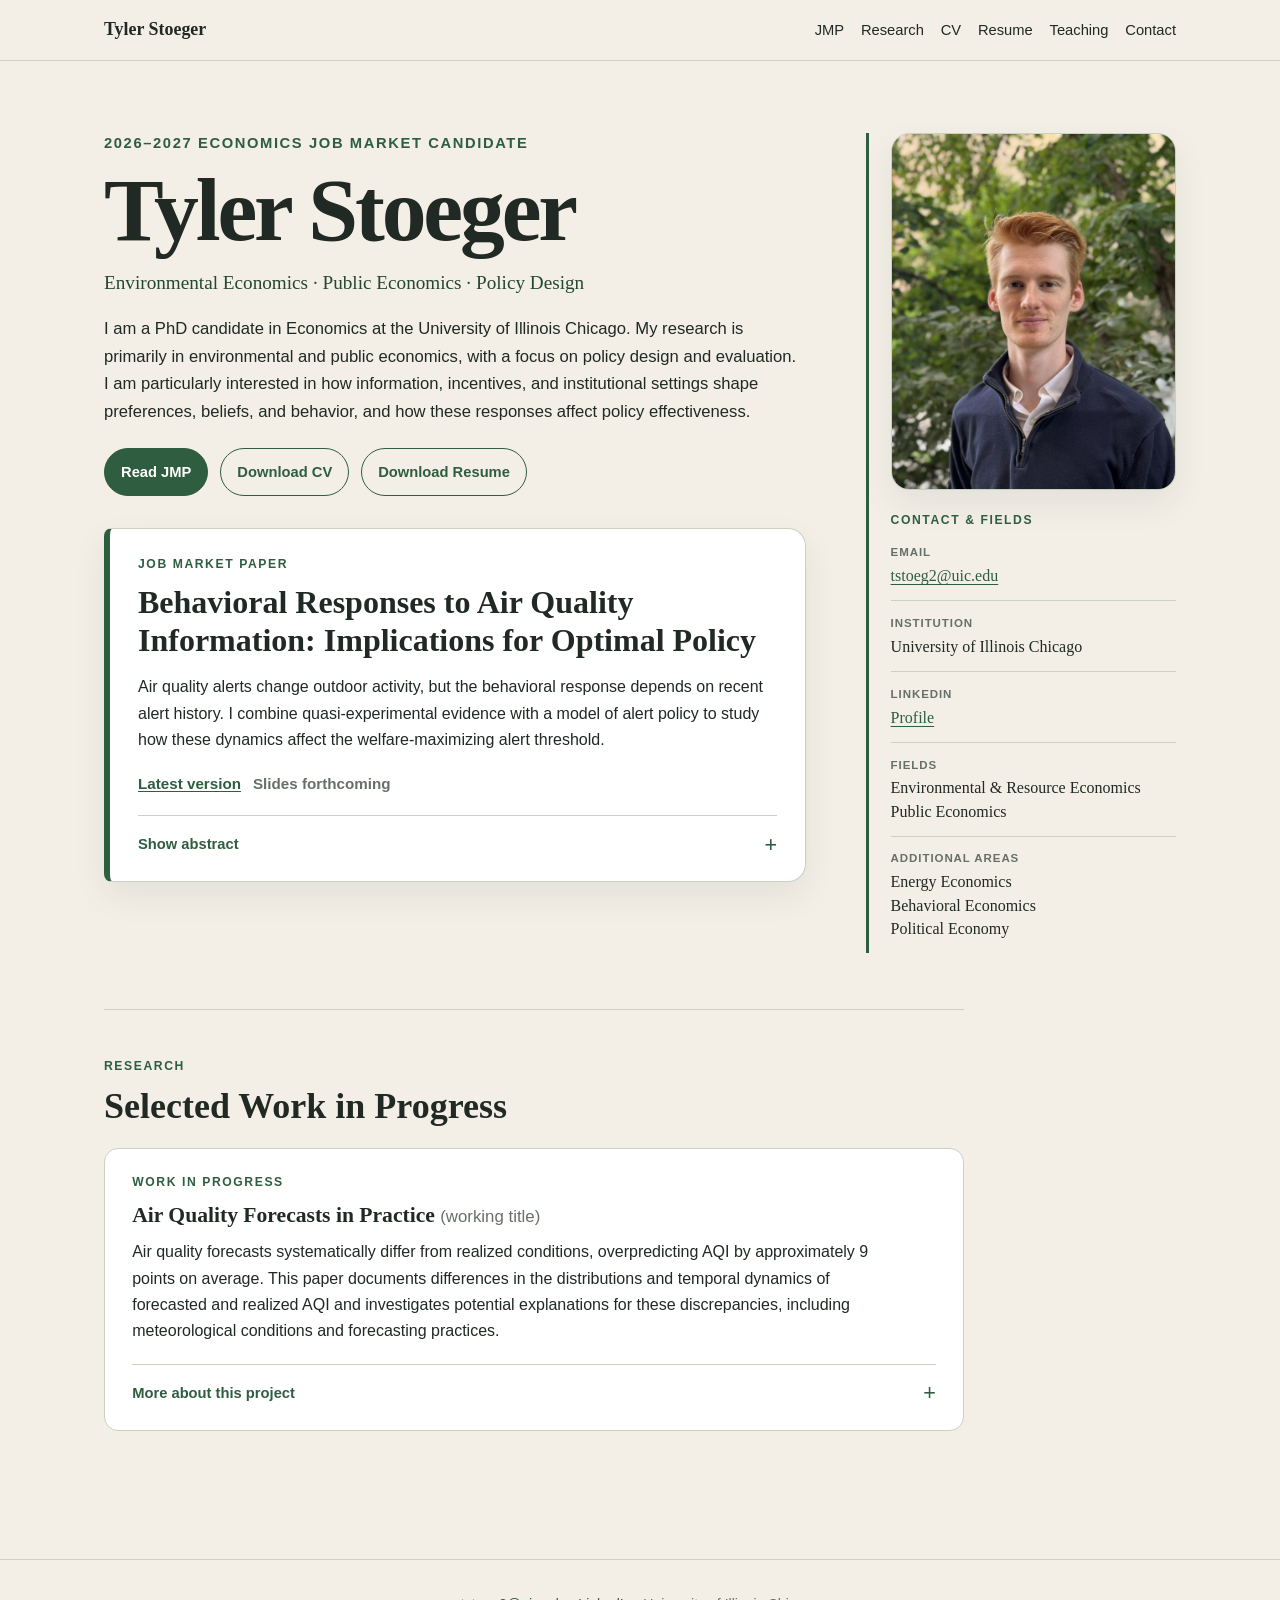
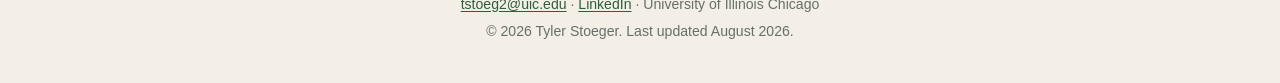
==== commit 0af036ec: "Revise paper summary and abstract for clarity This paper examines the relationship between forecaste" ====
--- a/index.html
+++ b/index.html
@@ -6,17 +6,17 @@
 
   <title>Tyler Stoeger | Economics Job Market Candidate</title>
 
-  <meta name="description" content="Tyler Stoeger — 2026–2027 Economics Job Market Candidate at the University of Illinois Chicago. Research in environmental economics, public economics, and policy design.">
+  <meta name="description" content="Tyler Stoeger — 2026–2027 Economics Job Market Candidate at the University of Illinois Chicago. Research in environmental and public economics, policy design, and evaluation.">
   <link rel="canonical" href="https://tylerstoeger.com/">
   <link rel="icon" type="image/png" href="/assets/images/favicon.png">
 
   <meta property="og:type" content="website">
   <meta property="og:site_name" content="Tyler Stoeger">
-  <meta property="og:title" content="Tyler Stoeger | 2026–2027 Economics Job Market Candidate">
-  <meta property="og:description" content="2026–2027 Economics Job Market Candidate at the University of Illinois Chicago. Research in environmental economics, public economics, and policy design.">
+  <meta property="og:title" content="Tyler Stoeger | Economics Job Market Candidate">
+  <meta property="og:description" content="2026–2027 Economics Job Market Candidate at the University of Illinois Chicago. Research in environmental and public economics, policy design, and evaluation.">
   <meta property="og:url" content="https://tylerstoeger.com/">
-  <meta property="og:image" content="https://tylerstoeger.com/assets/images/og-image.png">
-  <meta property="og:image:secure_url" content="https://tylerstoeger.com/assets/images/og-image.png">
+  <meta property="og:image" content="https://tylerstoeger.com/assets/images/og-image-v2.png">
+  <meta property="og:image:secure_url" content="https://tylerstoeger.com/assets/images/og-image-v2.png">
   <meta property="og:image:type" content="image/png">
   <meta property="og:image:width" content="1200">
   <meta property="og:image:height" content="630">
@@ -24,9 +24,46 @@
 
   <meta name="twitter:card" content="summary_large_image">
   <meta name="twitter:title" content="Tyler Stoeger | Economics Job Market Candidate">
-  <meta name="twitter:description" content="2026–2027 Economics Job Market Candidate at the University of Illinois Chicago. Research in environmental economics, public economics, and policy design.">
-  <meta name="twitter:image" content="https://tylerstoeger.com/assets/images/og-image.png">
+  <meta name="twitter:description" content="2026–2027 Economics Job Market Candidate at the University of Illinois Chicago. Research in environmental and public economics, policy design, and evaluation.">
+  <meta name="twitter:image" content="https://tylerstoeger.com/assets/images/og-image-v2.png">
   <meta name="twitter:image:alt" content="Tyler Stoeger headshot and TS monogram">
+
+
+  <!-- Structured data: helps search engines identify this page as Tyler Stoeger's profile -->
+  <script type="application/ld+json">
+  {
+    "@context": "https://schema.org",
+    "@type": "ProfilePage",
+    "@id": "https://tylerstoeger.com/#profile",
+    "url": "https://tylerstoeger.com/",
+    "name": "Tyler Stoeger | Economics Job Market Candidate",
+    "mainEntity": {
+      "@type": "Person",
+      "@id": "https://tylerstoeger.com/#tyler-stoeger",
+      "name": "Tyler Stoeger",
+      "url": "https://tylerstoeger.com/",
+      "image": "https://tylerstoeger.com/assets/images/headshot_cropped2.JPEG",
+      "jobTitle": "PhD Candidate in Economics",
+      "affiliation": {
+        "@type": "CollegeOrUniversity",
+        "name": "University of Illinois Chicago",
+        "url": "https://www.uic.edu/"
+      },
+      "sameAs": [
+        "https://www.linkedin.com/in/tyler-stoeger"
+      ],
+      "knowsAbout": [
+        "Environmental and Resource Economics",
+        "Public Economics",
+        "Energy Economics",
+        "Behavioral Economics",
+        "Political Economy",
+        "Policy Design",
+        "Policy Evaluation"
+      ]
+    }
+  }
+  </script>
 
   <link rel="stylesheet" href="/styles.css">
 
@@ -135,7 +172,7 @@
           <dl class="contact-list">
             <div>
               <dt>Email</dt>
-              <dd><a href="mailto:tstoeg2@uic.edu">tstoeg2@uic.edu</a></dd>
+              <dd><a href="mailto:tstoeg2@uic.edu" target="_blank" rel="noopener noreferrer">tstoeg2@uic.edu</a></dd>
             </div>
 
             <div>
@@ -186,10 +223,9 @@
         </h3>
 
         <p class="paper-summary">
-          Forecast AQI does not mirror realized AQI: its distribution and summary
-          statistics differ meaningfully from observed air quality. This short
-          descriptive project documents those differences and reviews the methods
-          and operational protocols used to produce U.S. air-quality forecasts.
+          Air quality forecasts systematically differ from realized conditions, overpredicting AQI by approximately 9 points on average. 
+          This paper documents differences in the distributions and temporal dynamics of forecasted and realized AQI and investigates 
+          potential explanations for these discrepancies, including meteorological conditions and forecasting practices.
         </p>
 
         <details class="abstract-details">
@@ -200,14 +236,15 @@
 
           <div class="abstract-text">
             <p>
-              Air quality forecasts are widely used to communicate expected pollution
-              conditions to the public, but forecast AQI and realized AQI are distinct
-              objects. This project documents differences between the distributions and
-              summary statistics of forecast and realized AQI and examines how those
-              differences should be interpreted. I also review the methods and
-              operational protocols used to produce public air-quality forecasts. The
-              goal is to provide a concise empirical and institutional description of
-              the forecasting process and of the information contained in forecast AQI.
+              Air quality forecasts play an important role in communicating pollution risks to the public and informing decisions about outdoor activity. 
+              However, forecasted air quality may differ systematically from realized conditions. This paper examines the relationship between forecasted 
+              and realized Air Quality Index (AQI) values, with the objectives of documenting these differences and investigating their potential sources. 
+              Using daily air quality forecasts and observed AQI across U.S. metropolitan areas, I compare the distributions and temporal dynamics of forecasted 
+              and realized air quality. Preliminary descriptive results suggest that forecasts systematically overpredict realized AQI, with an average forecast 
+              error of approximately 9 AQI points. Additionally, the conditional distribution of realized AQI exhibits substantial dispersion, particularly at 
+              higher forecast levels. Forecasted and realized AQI also exhibit different patterns of serial correlation. The paper seeks to identify potential 
+              explanations for these differences, including meteorological conditions and features of the forecasting process. Understanding these discrepancies 
+              has implications for evaluating air quality forecasts and the effectiveness of forecast-based public health alerts.
             </p>
           </div>
         </details>
@@ -217,7 +254,7 @@
 
   <footer class="footer">
     <p>
-      <a href="mailto:tstoeg2@uic.edu">tstoeg2@uic.edu</a>
+      <a href="mailto:tstoeg2@uic.edu" target="_blank" rel="noopener noreferrer">tstoeg2@uic.edu</a>
       <span aria-hidden="true"> · </span>
       <a href="https://www.linkedin.com/in/tyler-stoeger" target="_blank" rel="noopener noreferrer">LinkedIn</a>
       <span aria-hidden="true"> · </span>
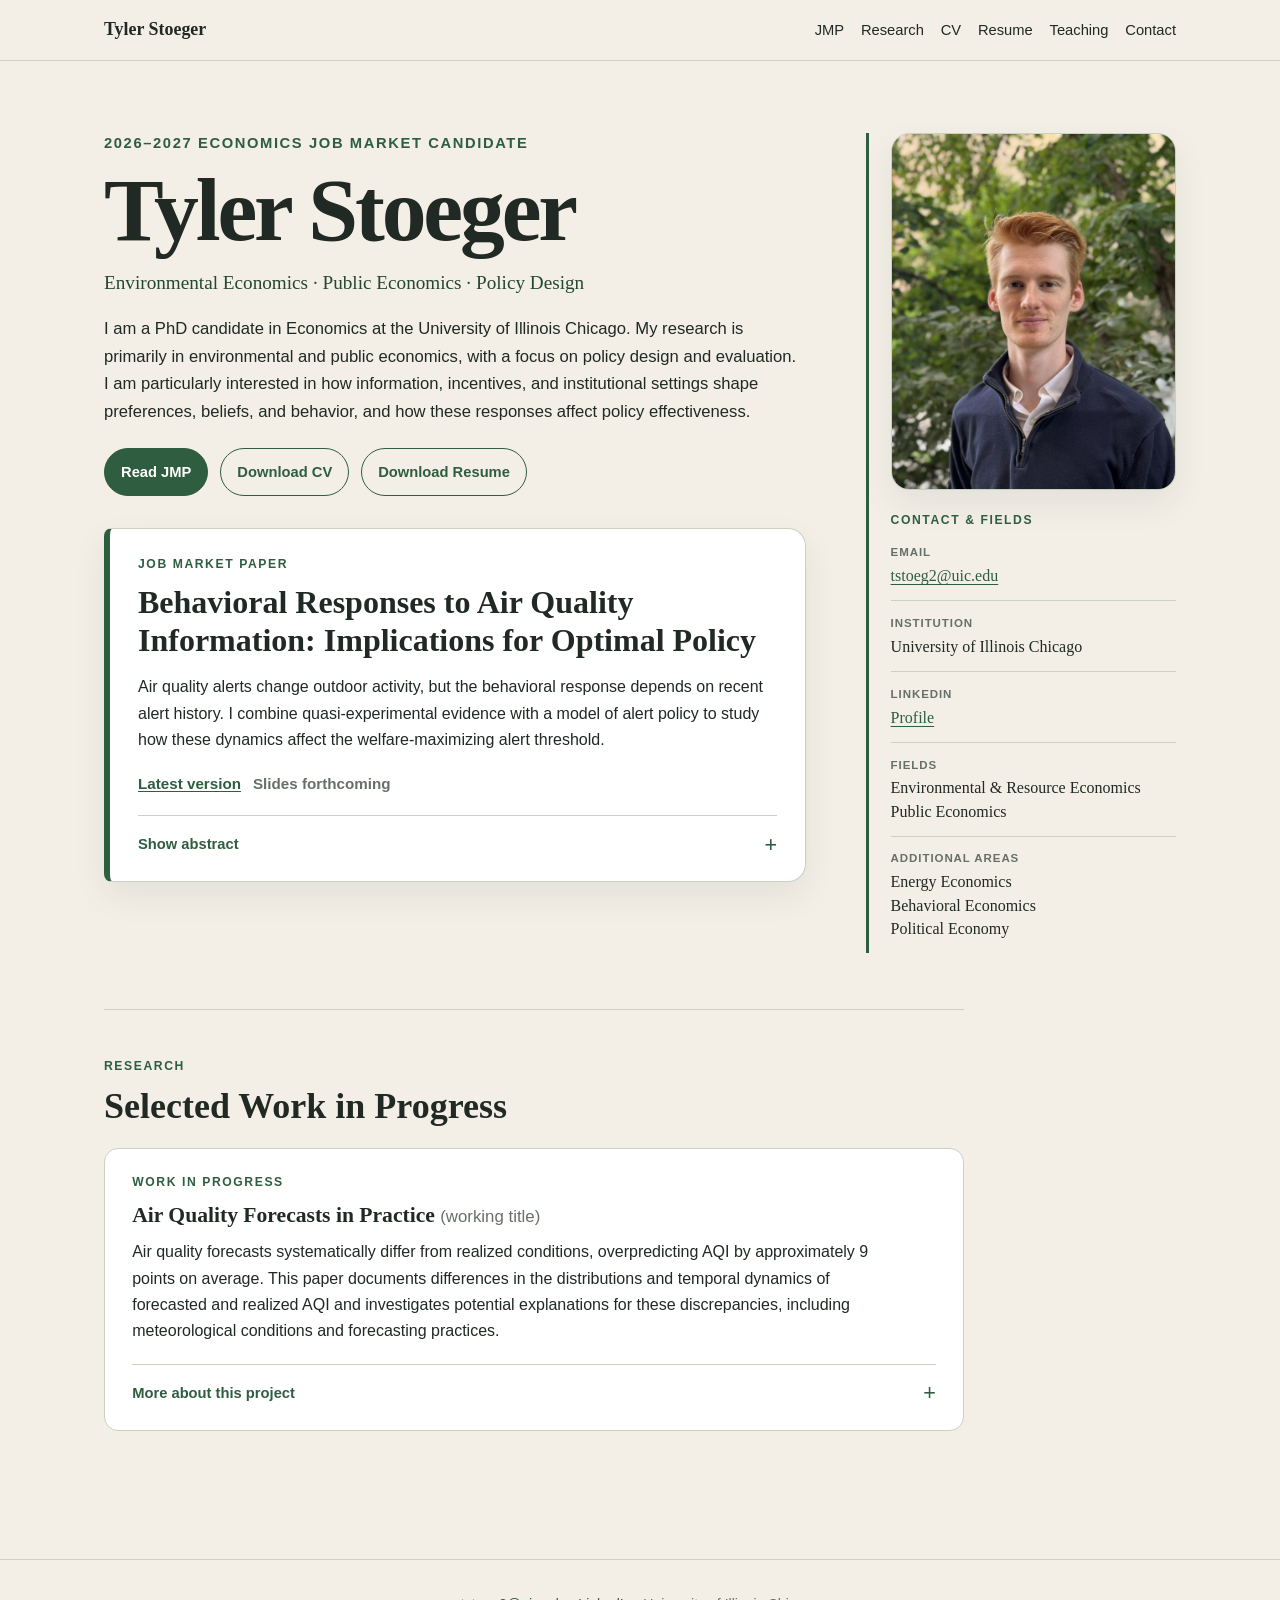
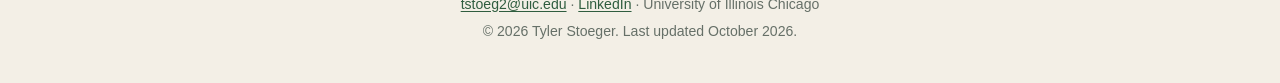
==== commit 045ef9ff: "Update last updated date in footer" ====
--- a/index.html
+++ b/index.html
@@ -261,7 +261,7 @@
       University of Illinois Chicago
     </p>
 
-    <p>© 2026 Tyler Stoeger. Last updated August 2026.</p>
+    <p>© 2026 Tyler Stoeger. Last updated October 2026.</p>
   </footer>
 </body>
 </html>
